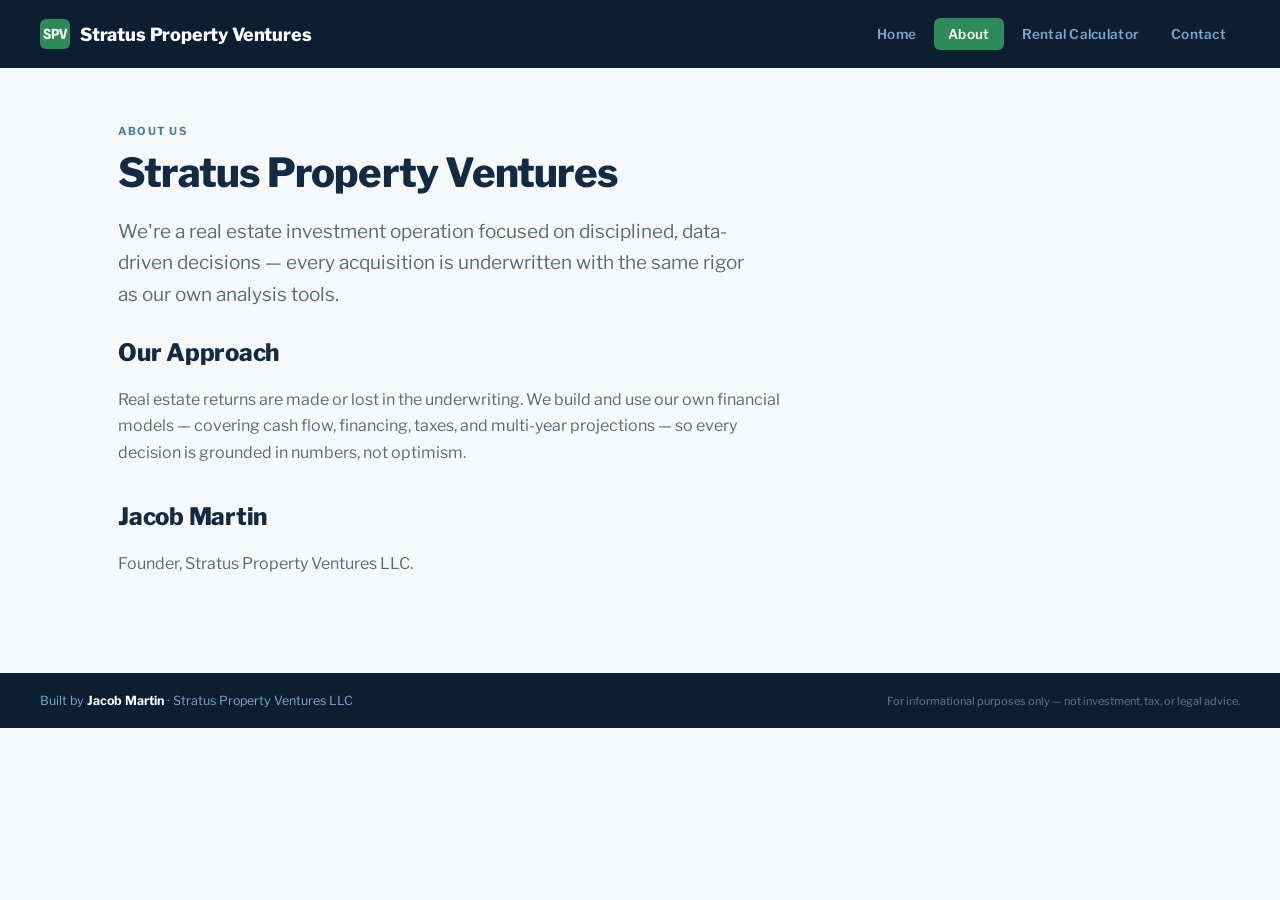
==== about.html @ e159b5eb "Initial site: marketing pages + rental calculator Static HTML/CSS site (no build step) with Home, Ab" ====
<!DOCTYPE html>
<html lang="en">
<head>
<meta charset="UTF-8">
<meta name="viewport" content="width=device-width, initial-scale=1.0">
<title>About — Stratus Property Ventures</title>
<meta name="description" content="About Stratus Property Ventures.">
<link rel="preconnect" href="https://fonts.googleapis.com">
<link href="https://fonts.googleapis.com/css2?family=Libre+Franklin:wght@400;600;700;800&family=Spline+Sans+Mono:wght@400;500;600&display=swap" rel="stylesheet">
<link rel="stylesheet" href="assets/style.css">
</head>
<body>

<header class="site-header">
  <div class="nav-wrap">
    <a class="brand" href="index.html">
      <span class="brand-mark">SPV</span>
      Stratus Property Ventures
    </a>
    <nav class="nav-links">
      <a href="index.html">Home</a>
      <a href="about.html" class="active">About</a>
      <a href="calculator.html">Rental Calculator</a>
      <a href="contact.html">Contact</a>
    </nav>
  </div>
</header>

<div class="page-wrap">
  <div class="eyebrow">About Us</div>
  <h1>Stratus Property Ventures</h1>
  <p class="lead">
    We're a real estate investment operation focused on disciplined, data-driven decisions —
    every acquisition is underwritten with the same rigor as our own analysis tools.
  </p>

  <h2>Our Approach</h2>
  <p style="max-width:680px;">
    Real estate returns are made or lost in the underwriting. We build and use our own financial models —
    covering cash flow, financing, taxes, and multi-year projections — so every decision is grounded in
    numbers, not optimism.
  </p>

  <h2 style="margin-top:36px;">Jacob Martin</h2>
  <p style="max-width:680px;">
    Founder, Stratus Property Ventures LLC.
  </p>
</div>

<footer class="site-footer">
  <div class="footer-wrap">
    <div class="company">Built by <strong>Jacob Martin</strong> · Stratus Property Ventures LLC</div>
    <div class="disclaimer">For informational purposes only — not investment, tax, or legal advice.</div>
  </div>
</footer>

</body>
</html>
---- assets/style.css ----
:root {
  --navy: #122A43;
  --navy-deep: #0C1E31;
  --steel: #4A7BA6;
  --steel-light: #7FA5C7;
  --green: #2E8B57;
  --green-bright: #3CB371;
  --amber: #D99A2B;
  --paper: #F6F8FA;
  --card: #FFFFFF;
  --ink: #1B2733;
  --ink-soft: #5A6B7B;
  --line: #DCE4EB;
}

* { box-sizing: border-box; }

html, body {
  margin: 0;
  padding: 0;
  background: var(--paper);
  color: var(--ink);
  font-family: 'Libre Franklin', -apple-system, BlinkMacSystemFont, sans-serif;
  scroll-behavior: smooth;
}

a { color: inherit; }

img { max-width: 100%; }

/* ---------- Nav ---------- */
.site-header {
  background: var(--navy-deep);
  padding: 18px 28px;
}

.nav-wrap {
  max-width: 1200px;
  margin: 0 auto;
  display: flex;
  justify-content: space-between;
  align-items: center;
  flex-wrap: wrap;
  gap: 12px;
}

.brand {
  display: flex;
  align-items: center;
  gap: 10px;
  text-decoration: none;
  color: #fff;
  font-weight: 800;
  font-size: 18px;
  letter-spacing: -0.01em;
}

.brand-mark {
  width: 30px;
  height: 30px;
  border-radius: 6px;
  background: var(--green);
  display: inline-flex;
  align-items: center;
  justify-content: center;
  font-family: 'Spline Sans Mono', monospace;
  font-weight: 700;
  font-size: 14px;
  color: #fff;
  flex-shrink: 0;
}

.nav-links {
  display: flex;
  gap: 4px;
  flex-wrap: wrap;
}

.nav-links a {
  text-decoration: none;
  color: var(--steel-light);
  font-weight: 600;
  font-size: 13.5px;
  letter-spacing: 0.02em;
  padding: 8px 14px;
  border-radius: 6px;
  transition: background 0.15s, color 0.15s;
}

.nav-links a:hover {
  background: rgba(255,255,255,0.08);
  color: #fff;
}

.nav-links a.active {
  background: var(--green);
  color: #fff;
}

/* ---------- Footer ---------- */
.site-footer {
  background: var(--navy-deep);
  padding: 20px 28px;
  margin-top: 40px;
}

.footer-wrap {
  max-width: 1200px;
  margin: 0 auto;
  display: flex;
  justify-content: space-between;
  align-items: center;
  flex-wrap: wrap;
  gap: 8px;
}

.footer-wrap .company {
  font-size: 12.5px;
  color: var(--steel-light);
}

.footer-wrap .company strong {
  color: #fff;
}

.footer-wrap .disclaimer {
  font-size: 11px;
  color: rgba(255,255,255,0.4);
}

/* ---------- Shared page layout ---------- */
.page-wrap {
  max-width: 1100px;
  margin: 0 auto;
  padding: 56px 28px 40px;
}

.eyebrow {
  font-size: 11px;
  letter-spacing: 0.14em;
  text-transform: uppercase;
  color: var(--steel);
  font-weight: 700;
  margin-bottom: 10px;
}

h1 {
  font-size: 40px;
  font-weight: 800;
  letter-spacing: -0.02em;
  color: var(--navy);
  margin: 0 0 16px;
}

h2 {
  font-size: 24px;
  font-weight: 800;
  color: var(--navy);
  letter-spacing: -0.01em;
}

p {
  line-height: 1.65;
  color: var(--ink-soft);
  font-size: 16px;
}

.lead {
  font-size: 19px;
  color: var(--ink-soft);
  max-width: 640px;
  margin-bottom: 28px;
}

.btn {
  display: inline-block;
  padding: 13px 26px;
  border-radius: 8px;
  font-weight: 700;
  font-size: 14px;
  letter-spacing: 0.02em;
  text-decoration: none;
  border: none;
  cursor: pointer;
}

.btn-primary {
  background: var(--green);
  color: #fff;
}

.btn-primary:hover {
  background: var(--green-bright);
}

.btn-secondary {
  background: transparent;
  color: var(--navy);
  border: 1px solid var(--line);
}

.btn-secondary:hover {
  border-color: var(--steel);
}

.hero {
  background: var(--navy-deep);
  padding: 70px 28px;
}

.hero-wrap {
  max-width: 1100px;
  margin: 0 auto;
}

.hero .eyebrow { color: var(--steel-light); }

.hero h1 { color: #fff; }

.hero .lead { color: var(--steel-light); }

.card-grid {
  display: grid;
  grid-template-columns: repeat(auto-fit, minmax(240px, 1fr));
  gap: 18px;
  margin: 32px 0;
}

.card {
  background: var(--card);
  border: 1px solid var(--line);
  border-radius: 10px;
  padding: 22px;
}

.card h3 {
  margin: 0 0 8px;
  font-size: 16px;
  color: var(--navy);
  font-weight: 700;
}

.card p {
  font-size: 14px;
  margin: 0;
}

.contact-block {
  background: var(--card);
  border: 1px solid var(--line);
  border-radius: 10px;
  padding: 28px;
  max-width: 480px;
}

.contact-block a {
  color: var(--steel);
  font-weight: 700;
  text-decoration: none;
  border-bottom: 1px solid var(--steel);
}

@media (max-width: 640px) {
  h1 { font-size: 30px; }
  .hero { padding: 46px 20px; }
  .page-wrap { padding: 40px 20px; }
}
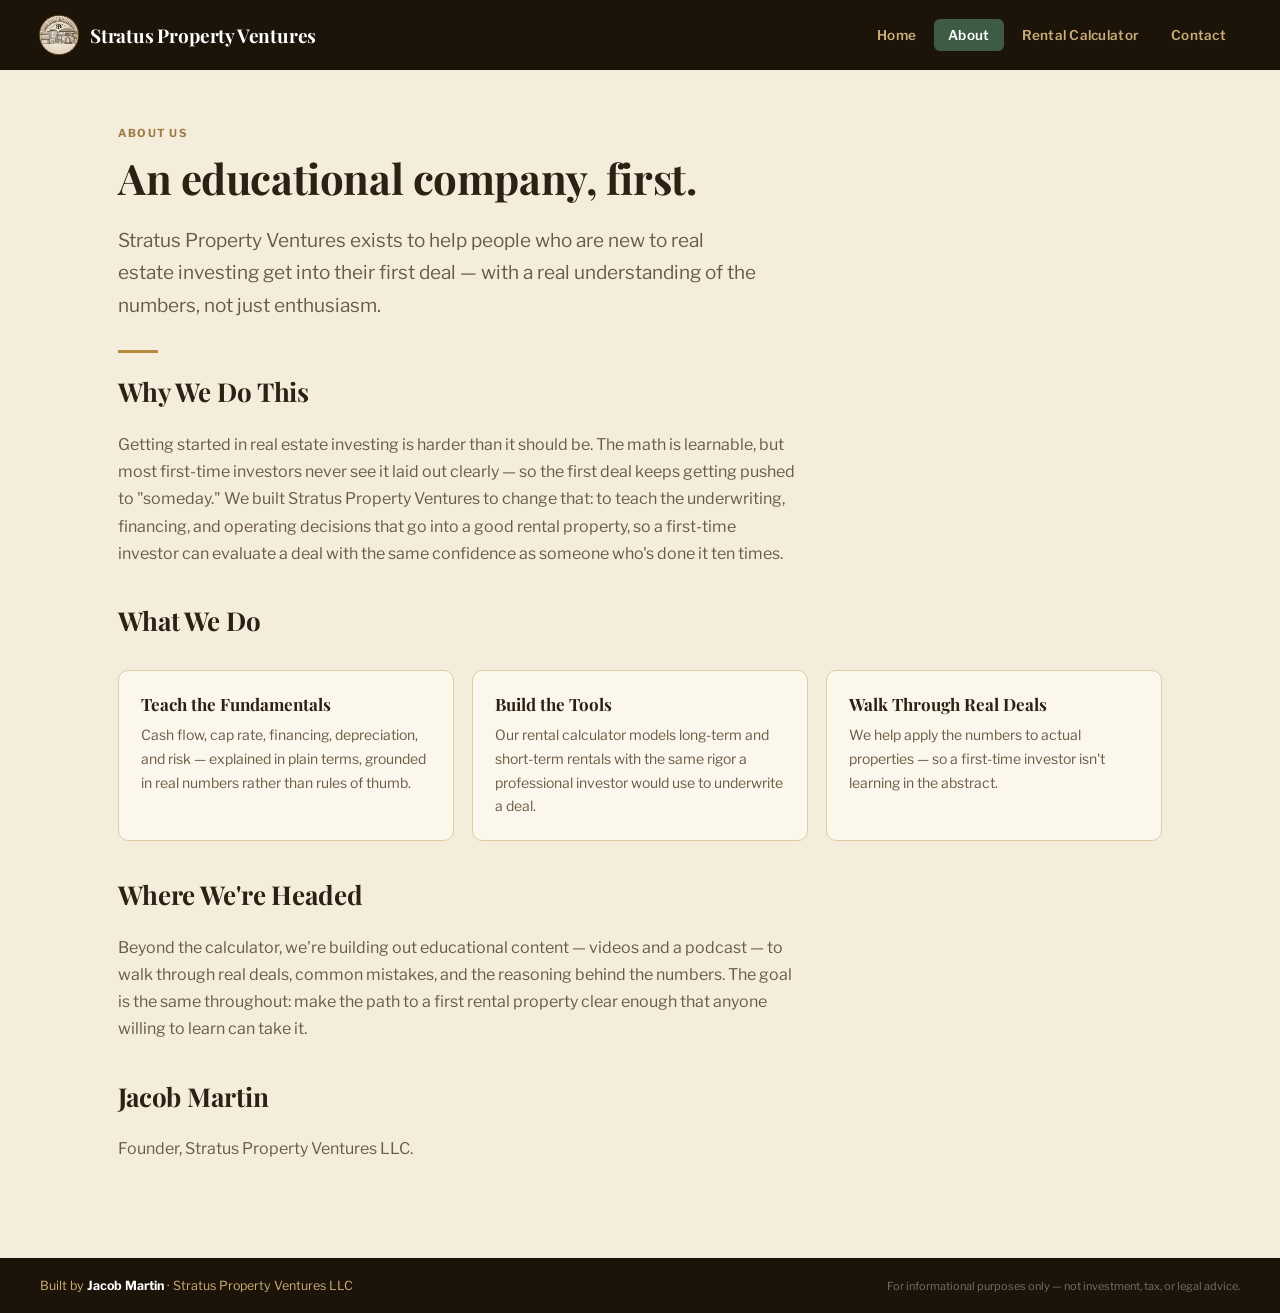
==== commit 798c3414: "Rebrand to sepia/bronze palette, add logo/banner, expand messaging Replace the navy/steel placeholde" ====
--- a/about.html
+++ b/about.html
@@ -4,9 +4,10 @@
 <meta charset="UTF-8">
 <meta name="viewport" content="width=device-width, initial-scale=1.0">
 <title>About — Stratus Property Ventures</title>
-<meta name="description" content="About Stratus Property Ventures.">
+<meta name="description" content="Stratus Property Ventures is an educational real estate investment company helping new investors get into their first deal.">
+<link rel="icon" type="image/png" href="assets/images/icon.png">
 <link rel="preconnect" href="https://fonts.googleapis.com">
-<link href="https://fonts.googleapis.com/css2?family=Libre+Franklin:wght@400;600;700;800&family=Spline+Sans+Mono:wght@400;500;600&display=swap" rel="stylesheet">
+<link href="https://fonts.googleapis.com/css2?family=Libre+Franklin:wght@400;600;700;800&family=Playfair+Display:ital,wght@0,600;0,700;1,600&family=Spline+Sans+Mono:wght@400;500;600&display=swap" rel="stylesheet">
 <link rel="stylesheet" href="assets/style.css">
 </head>
 <body>
@@ -14,7 +15,7 @@
 <header class="site-header">
   <div class="nav-wrap">
     <a class="brand" href="index.html">
-      <span class="brand-mark">SPV</span>
+      <span class="brand-mark"><img src="assets/images/icon.png" alt="Stratus Property Ventures seal"></span>
       Stratus Property Ventures
     </a>
     <nav class="nav-links">
@@ -28,17 +29,43 @@
 
 <div class="page-wrap">
   <div class="eyebrow">About Us</div>
-  <h1>Stratus Property Ventures</h1>
+  <h1>An educational company, first.</h1>
   <p class="lead">
-    We're a real estate investment operation focused on disciplined, data-driven decisions —
-    every acquisition is underwritten with the same rigor as our own analysis tools.
+    Stratus Property Ventures exists to help people who are new to real estate investing get into their
+    first deal — with a real understanding of the numbers, not just enthusiasm.
   </p>
 
-  <h2>Our Approach</h2>
+  <hr class="divider">
+  <h2>Why We Do This</h2>
   <p style="max-width:680px;">
-    Real estate returns are made or lost in the underwriting. We build and use our own financial models —
-    covering cash flow, financing, taxes, and multi-year projections — so every decision is grounded in
-    numbers, not optimism.
+    Getting started in real estate investing is harder than it should be. The math is learnable, but most
+    first-time investors never see it laid out clearly — so the first deal keeps getting pushed to
+    "someday." We built Stratus Property Ventures to change that: to teach the underwriting, financing,
+    and operating decisions that go into a good rental property, so a first-time investor can evaluate a
+    deal with the same confidence as someone who's done it ten times.
+  </p>
+
+  <h2 style="margin-top:36px;">What We Do</h2>
+  <div class="card-grid">
+    <div class="card">
+      <h3>Teach the Fundamentals</h3>
+      <p>Cash flow, cap rate, financing, depreciation, and risk — explained in plain terms, grounded in real numbers rather than rules of thumb.</p>
+    </div>
+    <div class="card">
+      <h3>Build the Tools</h3>
+      <p>Our rental calculator models long-term and short-term rentals with the same rigor a professional investor would use to underwrite a deal.</p>
+    </div>
+    <div class="card">
+      <h3>Walk Through Real Deals</h3>
+      <p>We help apply the numbers to actual properties — so a first-time investor isn't learning in the abstract.</p>
+    </div>
+  </div>
+
+  <h2 style="margin-top:36px;">Where We're Headed</h2>
+  <p style="max-width:680px;">
+    Beyond the calculator, we're building out educational content — videos and a podcast — to walk through
+    real deals, common mistakes, and the reasoning behind the numbers. The goal is the same throughout:
+    make the path to a first rental property clear enough that anyone willing to learn can take it.
   </p>
 
   <h2 style="margin-top:36px;">Jacob Martin</h2>
--- a/assets/style.css
+++ b/assets/style.css
@@ -1,16 +1,18 @@
 :root {
-  --navy: #122A43;
-  --navy-deep: #0C1E31;
-  --steel: #4A7BA6;
-  --steel-light: #7FA5C7;
-  --green: #2E8B57;
-  --green-bright: #3CB371;
-  --amber: #D99A2B;
-  --paper: #F6F8FA;
-  --card: #FFFFFF;
-  --ink: #1B2733;
-  --ink-soft: #5A6B7B;
-  --line: #DCE4EB;
+  --cream: #F4EDDC;
+  --card: #FBF7EC;
+  --parchment: #E8DBB6;
+  --espresso: #2E2013;
+  --espresso-deep: #1C1309;
+  --bronze: #9C7A42;
+  --bronze-light: #CBAD79;
+  --gold: #B68A3E;
+  --forest: #3E5C43;
+  --forest-bright: #4F7350;
+  --red: #A6453B;
+  --ink: #2E2013;
+  --ink-soft: #6B5A44;
+  --line: #DFCBA0;
 }
 
 * { box-sizing: border-box; }
@@ -18,7 +20,7 @@
 html, body {
   margin: 0;
   padding: 0;
-  background: var(--paper);
+  background: var(--cream);
   color: var(--ink);
   font-family: 'Libre Franklin', -apple-system, BlinkMacSystemFont, sans-serif;
   scroll-behavior: smooth;
@@ -28,10 +30,14 @@
 
 img { max-width: 100%; }
 
+h1, h2, h3, .brand, .wordmark {
+  font-family: 'Playfair Display', 'Libre Franklin', serif;
+}
+
 /* ---------- Nav ---------- */
 .site-header {
-  background: var(--navy-deep);
-  padding: 18px 28px;
+  background: var(--espresso-deep);
+  padding: 16px 28px;
 }
 
 .nav-wrap {
@@ -47,27 +53,32 @@
 .brand {
   display: flex;
   align-items: center;
-  gap: 10px;
+  gap: 12px;
   text-decoration: none;
   color: #fff;
-  font-weight: 800;
-  font-size: 18px;
+  font-weight: 700;
+  font-size: 19px;
   letter-spacing: -0.01em;
 }
 
 .brand-mark {
-  width: 30px;
-  height: 30px;
-  border-radius: 6px;
-  background: var(--green);
+  width: 38px;
+  height: 38px;
+  border-radius: 50%;
+  background: var(--cream);
   display: inline-flex;
   align-items: center;
   justify-content: center;
-  font-family: 'Spline Sans Mono', monospace;
-  font-weight: 700;
-  font-size: 14px;
-  color: #fff;
+  overflow: hidden;
   flex-shrink: 0;
+  box-shadow: 0 0 0 1px rgba(182,138,62,0.5);
+}
+
+.brand-mark img {
+  width: 100%;
+  height: 100%;
+  object-fit: cover;
+  transform: scale(1.35);
 }
 
 .nav-links {
@@ -78,7 +89,7 @@
 
 .nav-links a {
   text-decoration: none;
-  color: var(--steel-light);
+  color: var(--bronze-light);
   font-weight: 600;
   font-size: 13.5px;
   letter-spacing: 0.02em;
@@ -93,13 +104,13 @@
 }
 
 .nav-links a.active {
-  background: var(--green);
+  background: var(--forest);
   color: #fff;
 }
 
 /* ---------- Footer ---------- */
 .site-footer {
-  background: var(--navy-deep);
+  background: var(--espresso-deep);
   padding: 20px 28px;
   margin-top: 40px;
 }
@@ -116,7 +127,7 @@
 
 .footer-wrap .company {
   font-size: 12.5px;
-  color: var(--steel-light);
+  color: var(--bronze-light);
 }
 
 .footer-wrap .company strong {
@@ -139,28 +150,28 @@
   font-size: 11px;
   letter-spacing: 0.14em;
   text-transform: uppercase;
-  color: var(--steel);
+  color: var(--bronze);
   font-weight: 700;
   margin-bottom: 10px;
 }
 
 h1 {
-  font-size: 40px;
-  font-weight: 800;
-  letter-spacing: -0.02em;
-  color: var(--navy);
+  font-size: 42px;
+  font-weight: 700;
+  letter-spacing: -0.01em;
+  color: var(--espresso);
   margin: 0 0 16px;
 }
 
 h2 {
-  font-size: 24px;
-  font-weight: 800;
-  color: var(--navy);
-  letter-spacing: -0.01em;
+  font-size: 26px;
+  font-weight: 700;
+  color: var(--espresso);
+  letter-spacing: -0.005em;
 }
 
 p {
-  line-height: 1.65;
+  line-height: 1.7;
   color: var(--ink-soft);
   font-size: 16px;
 }
@@ -185,39 +196,55 @@
 }
 
 .btn-primary {
-  background: var(--green);
+  background: var(--forest);
   color: #fff;
 }
 
 .btn-primary:hover {
-  background: var(--green-bright);
+  background: var(--forest-bright);
 }
 
 .btn-secondary {
   background: transparent;
-  color: var(--navy);
+  color: var(--espresso);
   border: 1px solid var(--line);
 }
 
 .btn-secondary:hover {
-  border-color: var(--steel);
+  border-color: var(--bronze);
+}
+
+/* ---------- Masthead banner ---------- */
+.masthead {
+  background: var(--espresso-deep);
+  text-align: center;
+}
+
+.masthead img {
+  width: 100%;
+  max-width: 1100px;
+  display: block;
+  margin: 0 auto;
 }
 
 .hero {
-  background: var(--navy-deep);
-  padding: 70px 28px;
+  background: var(--espresso-deep);
+  padding: 44px 28px 70px;
 }
 
 .hero-wrap {
   max-width: 1100px;
   margin: 0 auto;
-}
-
-.hero .eyebrow { color: var(--steel-light); }
+  text-align: center;
+}
+
+.hero .eyebrow { color: var(--bronze-light); text-align: center; }
 
 .hero h1 { color: #fff; }
 
-.hero .lead { color: var(--steel-light); }
+.hero .lead { color: var(--bronze-light); margin-left: auto; margin-right: auto; }
+
+.hero .btn-row { display: flex; justify-content: center; gap: 10px; flex-wrap: wrap; }
 
 .card-grid {
   display: grid;
@@ -235,9 +262,10 @@
 
 .card h3 {
   margin: 0 0 8px;
-  font-size: 16px;
-  color: var(--navy);
-  font-weight: 700;
+  font-size: 17px;
+  color: var(--espresso);
+  font-weight: 700;
+  font-family: 'Playfair Display', serif;
 }
 
 .card p {
@@ -254,14 +282,26 @@
 }
 
 .contact-block a {
-  color: var(--steel);
+  color: var(--bronze);
   font-weight: 700;
   text-decoration: none;
-  border-bottom: 1px solid var(--steel);
+  border-bottom: 1px solid var(--bronze);
+}
+
+.section-alt {
+  background: var(--parchment);
+}
+
+.divider {
+  width: 40px;
+  height: 3px;
+  background: var(--gold);
+  border: none;
+  margin: 0 0 20px;
 }
 
 @media (max-width: 640px) {
-  h1 { font-size: 30px; }
-  .hero { padding: 46px 20px; }
+  h1 { font-size: 32px; }
+  .hero { padding: 36px 20px 50px; }
   .page-wrap { padding: 40px 20px; }
 }
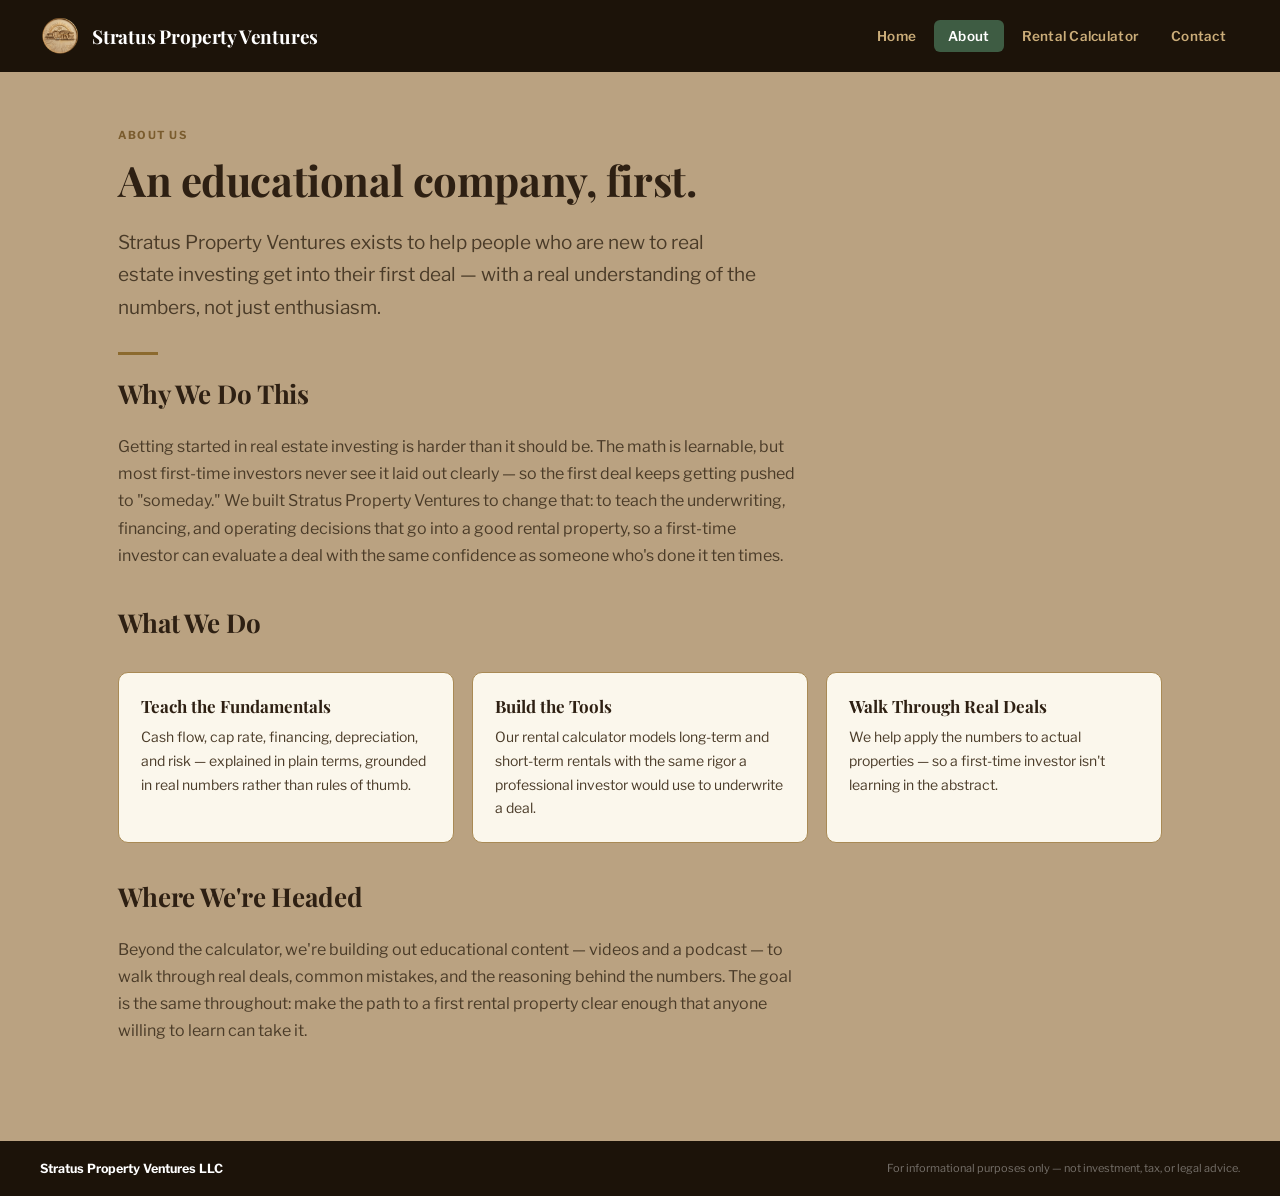
==== commit 3fc210e3: "Update banner/icon, full-page parchment background, drop personal name - New aged-parchment 3D banne" ====
--- a/about.html
+++ b/about.html
@@ -68,15 +68,11 @@
     make the path to a first rental property clear enough that anyone willing to learn can take it.
   </p>
 
-  <h2 style="margin-top:36px;">Jacob Martin</h2>
-  <p style="max-width:680px;">
-    Founder, Stratus Property Ventures LLC.
-  </p>
 </div>
 
 <footer class="site-footer">
   <div class="footer-wrap">
-    <div class="company">Built by <strong>Jacob Martin</strong> · Stratus Property Ventures LLC</div>
+    <div class="company"><strong>Stratus Property Ventures LLC</strong></div>
     <div class="disclaimer">For informational purposes only — not investment, tax, or legal advice.</div>
   </div>
 </footer>
--- a/assets/style.css
+++ b/assets/style.css
@@ -1,18 +1,18 @@
 :root {
-  --cream: #F4EDDC;
+  --cream: #BAA281;
   --card: #FBF7EC;
   --parchment: #E8DBB6;
   --espresso: #2E2013;
   --espresso-deep: #1C1309;
-  --bronze: #9C7A42;
+  --bronze: #7A5C2E;
   --bronze-light: #CBAD79;
-  --gold: #B68A3E;
+  --gold: #8C6A2E;
   --forest: #3E5C43;
   --forest-bright: #4F7350;
-  --red: #A6453B;
+  --red: #8A3A30;
   --ink: #2E2013;
-  --ink-soft: #6B5A44;
-  --line: #DFCBA0;
+  --ink-soft: #4A3B28;
+  --line: #A98A55;
 }
 
 * { box-sizing: border-box; }
@@ -62,23 +62,18 @@
 }
 
 .brand-mark {
-  width: 38px;
-  height: 38px;
-  border-radius: 50%;
-  background: var(--cream);
+  width: 40px;
+  height: 40px;
   display: inline-flex;
   align-items: center;
   justify-content: center;
-  overflow: hidden;
   flex-shrink: 0;
-  box-shadow: 0 0 0 1px rgba(182,138,62,0.5);
 }
 
 .brand-mark img {
   width: 100%;
   height: 100%;
-  object-fit: cover;
-  transform: scale(1.35);
+  object-fit: contain;
 }
 
 .nav-links {
@@ -216,7 +211,7 @@
 
 /* ---------- Masthead banner ---------- */
 .masthead {
-  background: var(--espresso-deep);
+  background: var(--cream);
   text-align: center;
 }
 
@@ -228,8 +223,8 @@
 }
 
 .hero {
-  background: var(--espresso-deep);
-  padding: 44px 28px 70px;
+  background: var(--cream);
+  padding: 20px 28px 60px;
 }
 
 .hero-wrap {
@@ -238,11 +233,11 @@
   text-align: center;
 }
 
-.hero .eyebrow { color: var(--bronze-light); text-align: center; }
-
-.hero h1 { color: #fff; }
-
-.hero .lead { color: var(--bronze-light); margin-left: auto; margin-right: auto; }
+.hero .eyebrow { color: var(--bronze); text-align: center; }
+
+.hero h1 { color: var(--espresso); }
+
+.hero .lead { color: var(--ink-soft); margin-left: auto; margin-right: auto; }
 
 .hero .btn-row { display: flex; justify-content: center; gap: 10px; flex-wrap: wrap; }
 
